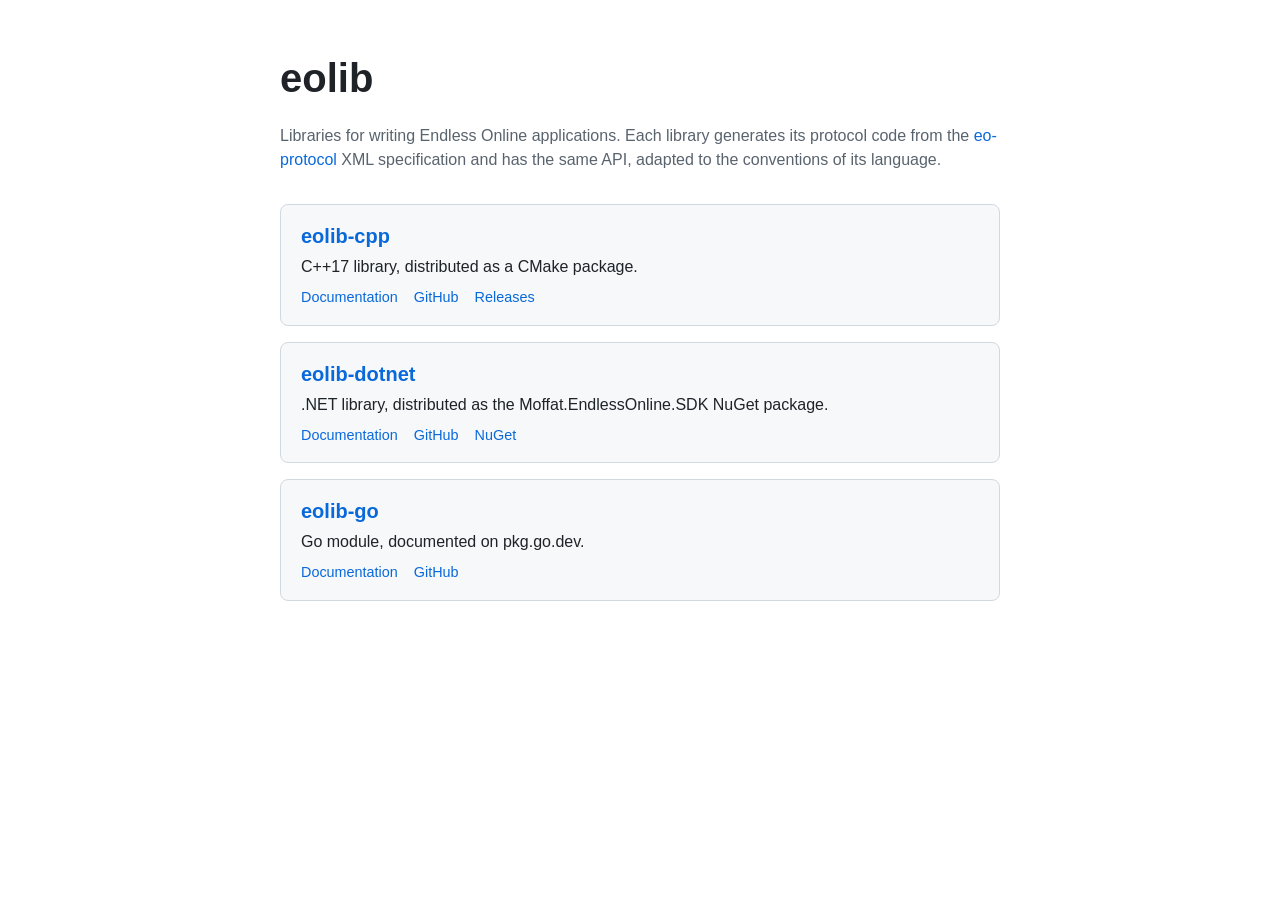
==== site/index.html @ a7fc476c "Add the eolib documentation landing page Link the eolib-cpp and eolib-dotnet docs sites, and redirec" ====
<!DOCTYPE html>
<html lang="en">
<head>
    <meta charset="utf-8">
    <meta name="viewport" content="width=device-width, initial-scale=1">
    <title>eolib documentation</title>
    <meta name="description" content="Documentation for the eolib libraries for writing Endless Online applications.">
    <link rel="stylesheet" href="style.css">
</head>
<body>
    <main>
        <h1>eolib</h1>
        <p class="lead">
            Libraries for writing Endless Online applications. Each library generates its protocol code from the
            <a href="https://github.com/cirras/eo-protocol">eo-protocol</a> XML specification and has the same API,
            adapted to the conventions of its language.
        </p>
        <ul class="libraries">
            <li>
                <h2><a href="eolib-cpp/">eolib-cpp</a></h2>
                <p>C++17 library, distributed as a CMake package.</p>
                <p class="links">
                    <a href="eolib-cpp/">Documentation</a>
                    <a href="https://github.com/ethanmoffat/eolib-cpp">GitHub</a>
                    <a href="https://github.com/ethanmoffat/eolib-cpp/releases">Releases</a>
                </p>
            </li>
            <li>
                <h2><a href="eolib-dotnet/">eolib-dotnet</a></h2>
                <p>.NET library, distributed as the Moffat.EndlessOnline.SDK NuGet package.</p>
                <p class="links">
                    <a href="eolib-dotnet/">Documentation</a>
                    <a href="https://github.com/ethanmoffat/eolib-dotnet">GitHub</a>
                    <a href="https://www.nuget.org/packages/Moffat.EndlessOnline.SDK/">NuGet</a>
                </p>
            </li>
            <li>
                <h2><a href="eolib-go/">eolib-go</a></h2>
                <p>Go module, documented on pkg.go.dev.</p>
                <p class="links">
                    <a href="eolib-go/">Documentation</a>
                    <a href="https://github.com/ethanmoffat/eolib-go">GitHub</a>
                </p>
            </li>
        </ul>
    </main>
</body>
</html>
---- site/style.css ----
:root {
    color-scheme: light dark;
    --text: #1f2328;
    --muted: #59636e;
    --background: #ffffff;
    --card: #f6f8fa;
    --border: #d1d9e0;
    --link: #0969da;
}

@media (prefers-color-scheme: dark) {
    :root {
        --text: #e6edf3;
        --muted: #9198a1;
        --background: #0d1117;
        --card: #161b22;
        --border: #30363d;
        --link: #4493f8;
    }
}

body {
    margin: 0;
    color: var(--text);
    background: var(--background);
    font: 16px/1.5 -apple-system, BlinkMacSystemFont, "Segoe UI", Helvetica, Arial, sans-serif;
}

main {
    max-width: 720px;
    margin: 0 auto;
    padding: 48px 24px;
}

a {
    color: var(--link);
    text-decoration: none;
}

a:hover {
    text-decoration: underline;
}

h1 {
    margin: 0 0 8px;
    font-size: 2.5em;
}

.lead {
    color: var(--muted);
}

.libraries {
    display: grid;
    gap: 16px;
    margin: 32px 0 0;
    padding: 0;
    list-style: none;
}

.libraries li {
    padding: 16px 20px;
    background: var(--card);
    border: 1px solid var(--border);
    border-radius: 8px;
}

.libraries h2 {
    margin: 0 0 4px;
    font-size: 1.25em;
}

.libraries p {
    margin: 0;
}

.links {
    display: flex;
    gap: 16px;
    margin-top: 8px !important;
    font-size: 0.9em;
}
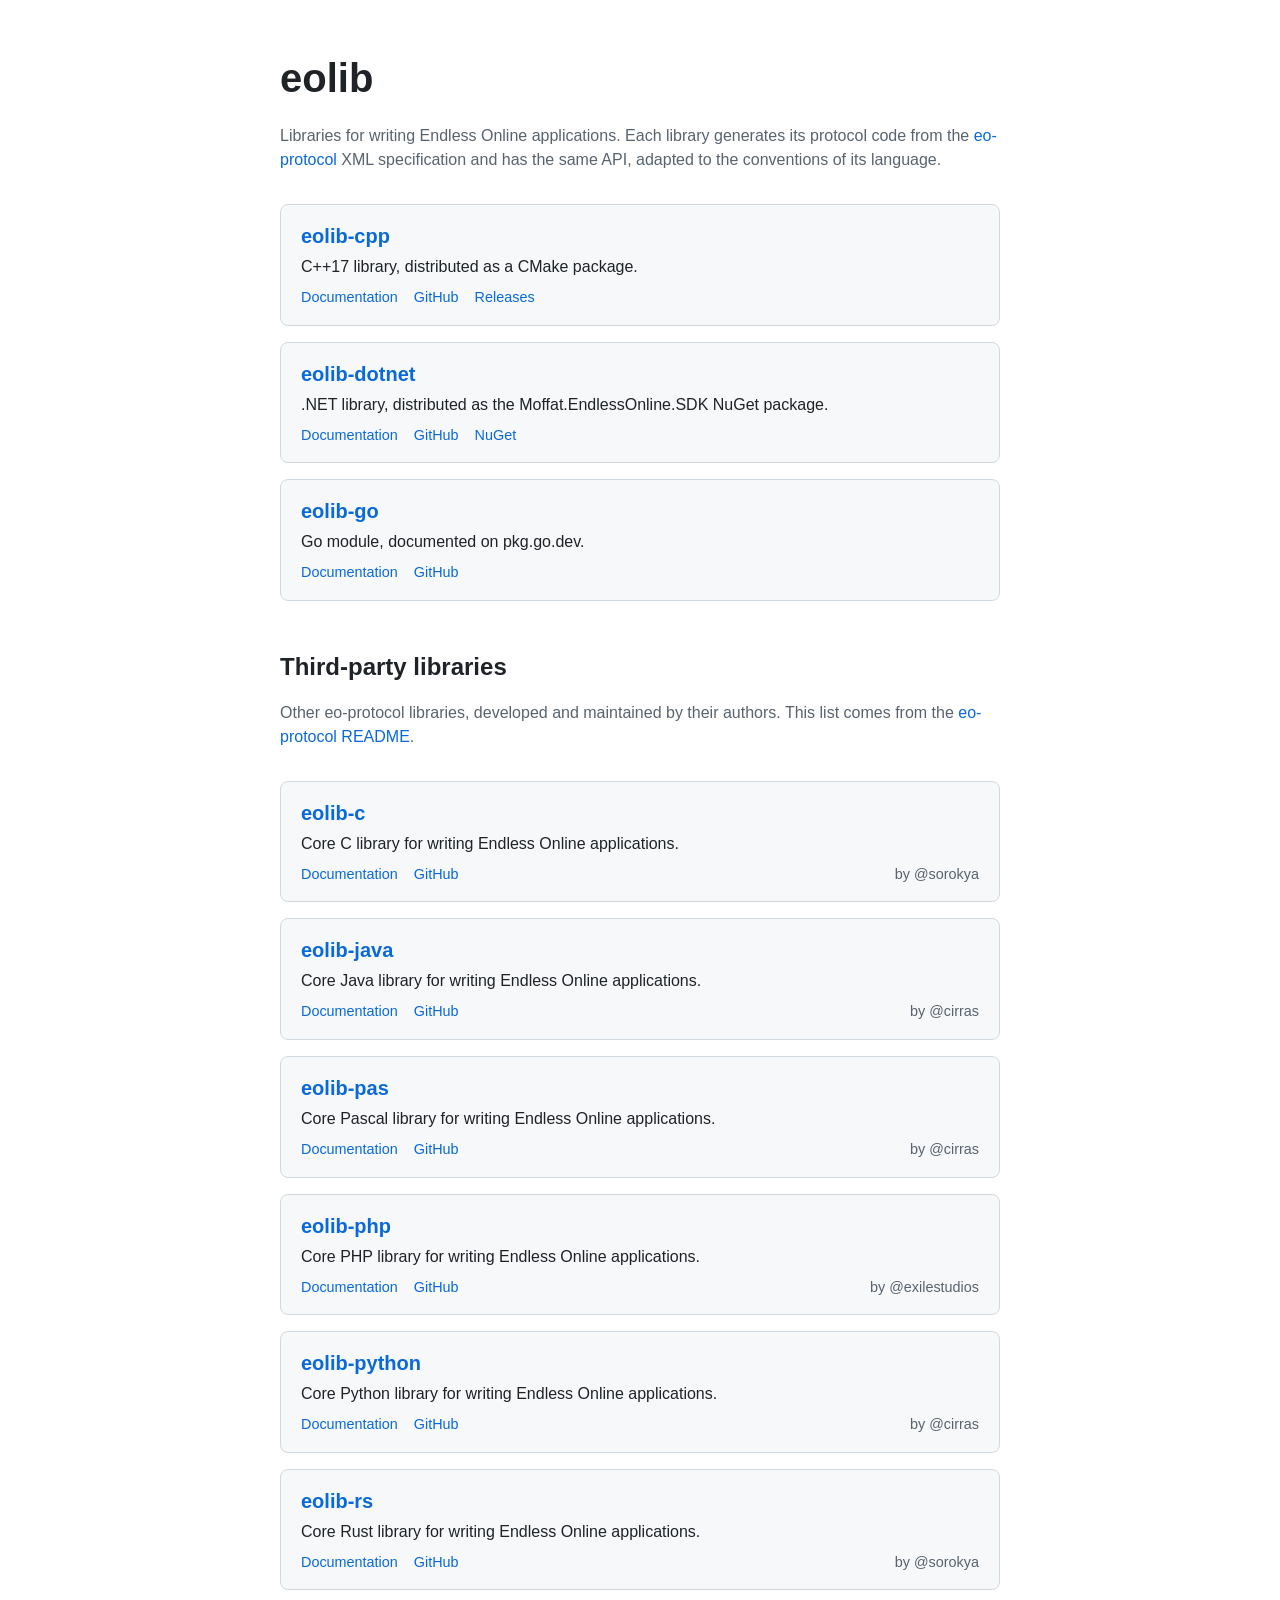
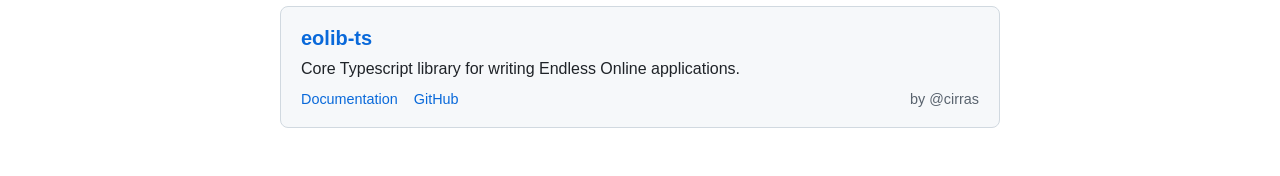
==== commit 5853cec6: "List the third-party eolib libraries Generate a third-party libraries section from the Libraries sec" ====
--- a/site/index.html
+++ b/site/index.html
@@ -43,6 +43,79 @@
                 </p>
             </li>
         </ul>
+
+        <h2 class="section">Third-party libraries</h2>
+        <p class="lead">
+            Other eo-protocol libraries, developed and maintained by their authors. This list comes from the
+            <a href="https://github.com/cirras/eo-protocol#libraries">eo-protocol README</a>.
+        </p>
+        <ul class="libraries">
+            <!-- third-party-libraries:start -->
+            <li>
+                <h2><a href="https://sorokya.github.io/eolib-c/">eolib-c</a></h2>
+                <p>Core C library for writing Endless Online applications.</p>
+                <p class="links">
+                    <a href="https://sorokya.github.io/eolib-c/">Documentation</a>
+                    <a href="https://github.com/sorokya/eolib-c">GitHub</a>
+                    <span class="author">by <a href="https://github.com/sorokya">@sorokya</a></span>
+                </p>
+            </li>
+            <li>
+                <h2><a href="https://javadoc.io/doc/dev.cirras/eolib">eolib-java</a></h2>
+                <p>Core Java library for writing Endless Online applications.</p>
+                <p class="links">
+                    <a href="https://javadoc.io/doc/dev.cirras/eolib">Documentation</a>
+                    <a href="https://github.com/cirras/eolib-java">GitHub</a>
+                    <span class="author">by <a href="https://github.com/cirras">@cirras</a></span>
+                </p>
+            </li>
+            <li>
+                <h2><a href="https://cirras.github.io/eolib-pas/">eolib-pas</a></h2>
+                <p>Core Pascal library for writing Endless Online applications.</p>
+                <p class="links">
+                    <a href="https://cirras.github.io/eolib-pas/">Documentation</a>
+                    <a href="https://github.com/cirras/eolib-pas">GitHub</a>
+                    <span class="author">by <a href="https://github.com/cirras">@cirras</a></span>
+                </p>
+            </li>
+            <li>
+                <h2><a href="https://exilestudios.github.io/eolib-php/">eolib-php</a></h2>
+                <p>Core PHP library for writing Endless Online applications.</p>
+                <p class="links">
+                    <a href="https://exilestudios.github.io/eolib-php/">Documentation</a>
+                    <a href="https://github.com/exilestudios/eolib-php">GitHub</a>
+                    <span class="author">by <a href="https://github.com/exilestudios">@exilestudios</a></span>
+                </p>
+            </li>
+            <li>
+                <h2><a href="https://cirras.github.io/eolib-python">eolib-python</a></h2>
+                <p>Core Python library for writing Endless Online applications.</p>
+                <p class="links">
+                    <a href="https://cirras.github.io/eolib-python">Documentation</a>
+                    <a href="https://github.com/cirras/eolib-python">GitHub</a>
+                    <span class="author">by <a href="https://github.com/cirras">@cirras</a></span>
+                </p>
+            </li>
+            <li>
+                <h2><a href="https://docs.rs/eolib">eolib-rs</a></h2>
+                <p>Core Rust library for writing Endless Online applications.</p>
+                <p class="links">
+                    <a href="https://docs.rs/eolib">Documentation</a>
+                    <a href="https://github.com/sorokya/eolib-rs">GitHub</a>
+                    <span class="author">by <a href="https://github.com/sorokya">@sorokya</a></span>
+                </p>
+            </li>
+            <li>
+                <h2><a href="https://cirras.github.io/eolib-ts/">eolib-ts</a></h2>
+                <p>Core Typescript library for writing Endless Online applications.</p>
+                <p class="links">
+                    <a href="https://cirras.github.io/eolib-ts/">Documentation</a>
+                    <a href="https://github.com/cirras/eolib-ts">GitHub</a>
+                    <span class="author">by <a href="https://github.com/cirras">@cirras</a></span>
+                </p>
+            </li>
+            <!-- third-party-libraries:end -->
+        </ul>
     </main>
 </body>
 </html>
--- a/site/style.css
+++ b/site/style.css
@@ -50,6 +50,11 @@
     color: var(--muted);
 }
 
+h2.section {
+    margin: 48px 0 8px;
+    font-size: 1.5em;
+}
+
 .libraries {
     display: grid;
     gap: 16px;
@@ -80,3 +85,12 @@
     margin-top: 8px !important;
     font-size: 0.9em;
 }
+
+.author {
+    margin-left: auto;
+    color: var(--muted);
+}
+
+.author a {
+    color: inherit;
+}
